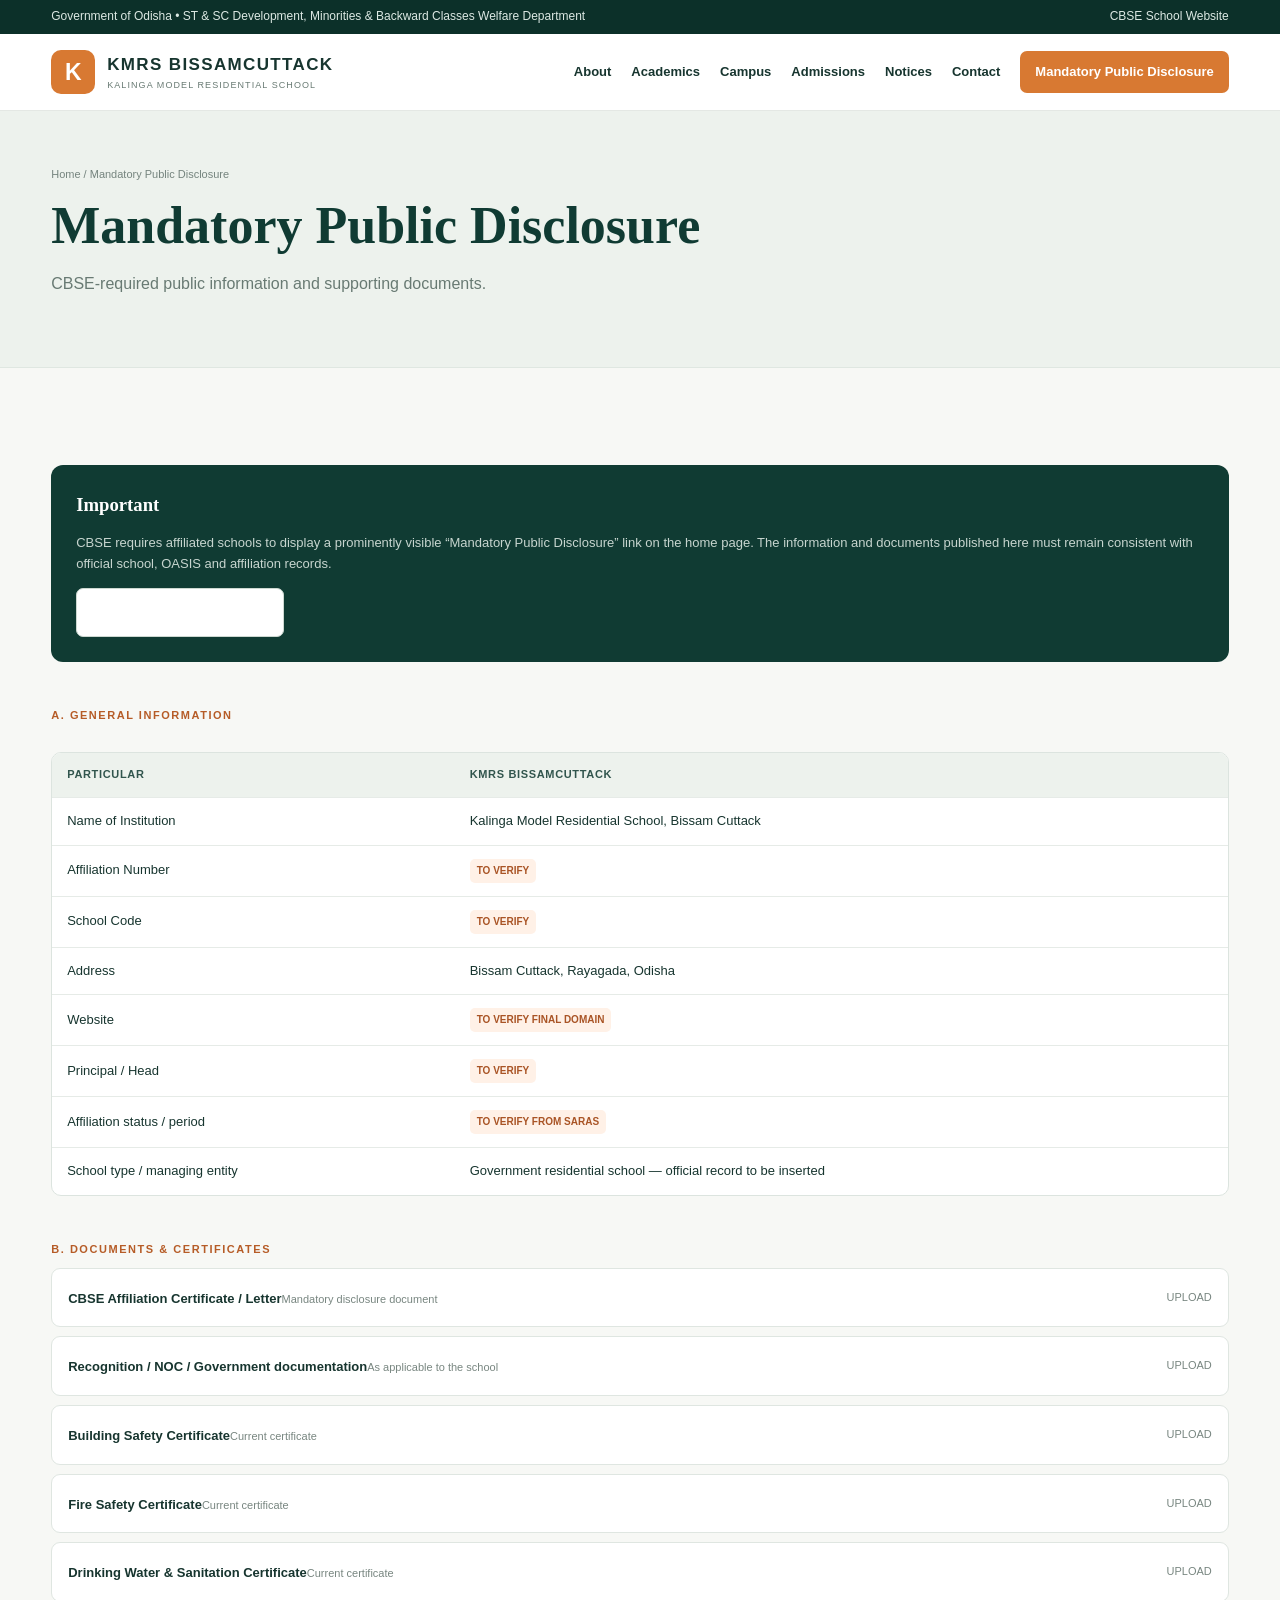
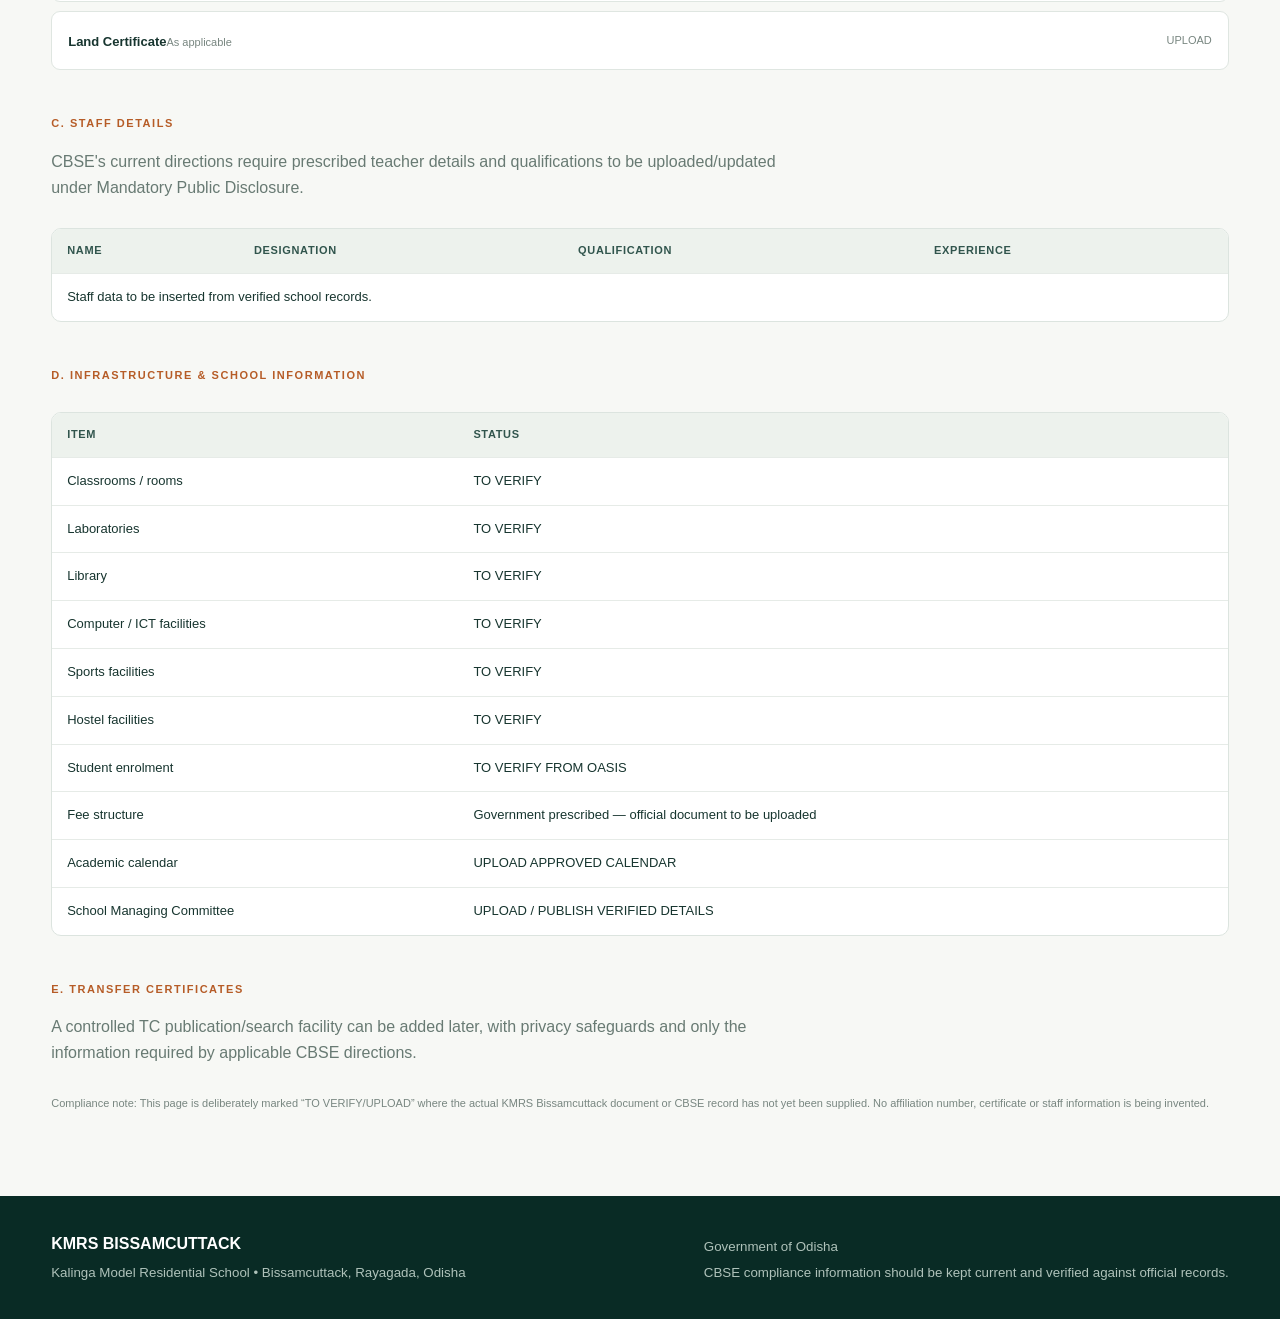
==== disclosure.html @ 96d1fe53 "Add files via upload" ====
<!doctype html><html lang="en"><head><meta charset="utf-8"><meta name="viewport" content="width=device-width,initial-scale=1"><meta name="description" content="Kalinga Model Residential School, Bissamcuttack, Rayagada, Odisha."><title>Disclosure | KMRS Bissamcuttack</title><link rel="stylesheet" href="assets/site.css"></head><body><div class="top"><div class="container"><span>Government of Odisha • ST & SC Development, Minorities & Backward Classes Welfare Department</span><span>CBSE School Website</span></div></div>
<header class="site"><div class="container nav">
<a class="brand" href="index.html"><div class="logo">K</div><div><b>KMRS BISSAMCUTTACK</b><small>KALINGA MODEL RESIDENTIAL SCHOOL</small></div></a>
<button class="menu" aria-label="Menu">☰</button>
<nav class="links">
<a href="about.html">About</a><a href="academics.html">Academics</a><a href="campus.html">Campus</a><a href="admissions.html">Admissions</a><a href="notices.html">Notices</a><a href="contact.html">Contact</a><a class="disclosure-btn" href="disclosure.html">Mandatory Public Disclosure</a>
</nav></div></header><section class="page-hero"><div class="container"><div class="breadcrumbs">Home / Mandatory Public Disclosure</div><h1 class="page-title">Mandatory Public Disclosure</h1><p class="section-intro">CBSE-required public information and supporting documents.</p></div></section>
<section class="section"><div class="container"><div class="callout"><h3>Important</h3><p>CBSE requires affiliated schools to display a prominently visible “Mandatory Public Disclosure” link on the home page. The information and documents published here must remain consistent with official school, OASIS and affiliation records.</p><a class="btn secondary" href="https://www.cbse.gov.in/cbsenew/documents/Circular_Merged_01_08012025.pdf" target="_blank" rel="noopener">CBSE disclosure circular ↗</a></div>
<div class="kicker" style="margin-top:45px">A. General Information</div><div class="table-wrap"><table class="table"><tr><th>Particular</th><th>KMRS Bissamcuttack</th></tr><tr><td>Name of Institution</td><td>Kalinga Model Residential School, Bissam Cuttack</td></tr><tr><td>Affiliation Number</td><td><span class="status">TO VERIFY</span></td></tr><tr><td>School Code</td><td><span class="status">TO VERIFY</span></td></tr><tr><td>Address</td><td>Bissam Cuttack, Rayagada, Odisha</td></tr><tr><td>Website</td><td><span class="status">TO VERIFY FINAL DOMAIN</span></td></tr><tr><td>Principal / Head</td><td><span class="status">TO VERIFY</span></td></tr><tr><td>Affiliation status / period</td><td><span class="status">TO VERIFY FROM SARAS</span></td></tr><tr><td>School type / managing entity</td><td>Government residential school — official record to be inserted</td></tr></table></div>
<div class="kicker" style="margin-top:45px">B. Documents & Certificates</div>
<div class="doc"><div><b>CBSE Affiliation Certificate / Letter</b><span>Mandatory disclosure document</span></div><span>UPLOAD</span></div>
<div class="doc"><div><b>Recognition / NOC / Government documentation</b><span>As applicable to the school</span></div><span>UPLOAD</span></div>
<div class="doc"><div><b>Building Safety Certificate</b><span>Current certificate</span></div><span>UPLOAD</span></div>
<div class="doc"><div><b>Fire Safety Certificate</b><span>Current certificate</span></div><span>UPLOAD</span></div>
<div class="doc"><div><b>Drinking Water & Sanitation Certificate</b><span>Current certificate</span></div><span>UPLOAD</span></div>
<div class="doc"><div><b>Land Certificate</b><span>As applicable</span></div><span>UPLOAD</span></div>
<div class="kicker" style="margin-top:45px">C. Staff Details</div><p class="section-intro">CBSE's current directions require prescribed teacher details and qualifications to be uploaded/updated under Mandatory Public Disclosure.</p><div class="table-wrap"><table class="table"><tr><th>Name</th><th>Designation</th><th>Qualification</th><th>Experience</th></tr><tr><td colspan="4">Staff data to be inserted from verified school records.</td></tr></table></div>
<div class="kicker" style="margin-top:45px">D. Infrastructure & School Information</div><div class="table-wrap"><table class="table"><tr><th>Item</th><th>Status</th></tr><tr><td>Classrooms / rooms</td><td>TO VERIFY</td></tr><tr><td>Laboratories</td><td>TO VERIFY</td></tr><tr><td>Library</td><td>TO VERIFY</td></tr><tr><td>Computer / ICT facilities</td><td>TO VERIFY</td></tr><tr><td>Sports facilities</td><td>TO VERIFY</td></tr><tr><td>Hostel facilities</td><td>TO VERIFY</td></tr><tr><td>Student enrolment</td><td>TO VERIFY FROM OASIS</td></tr><tr><td>Fee structure</td><td>Government prescribed — official document to be uploaded</td></tr><tr><td>Academic calendar</td><td>UPLOAD APPROVED CALENDAR</td></tr><tr><td>School Managing Committee</td><td>UPLOAD / PUBLISH VERIFIED DETAILS</td></tr></table></div>
<div class="kicker" style="margin-top:45px">E. Transfer Certificates</div><p class="section-intro">A controlled TC publication/search facility can be added later, with privacy safeguards and only the information required by applicable CBSE directions.</p>
<p class="source-note">Compliance note: This page is deliberately marked “TO VERIFY/UPLOAD” where the actual KMRS Bissamcuttack document or CBSE record has not yet been supplied. No affiliation number, certificate or staff information is being invented.</p></div></section>
<footer class="footer"><div class="container footer-grid"><div><b>KMRS BISSAMCUTTACK</b><small>Kalinga Model Residential School • Bissamcuttack, Rayagada, Odisha</small></div><div><small>Government of Odisha</small><small>CBSE compliance information should be kept current and verified against official records.</small></div></div></footer><script src="assets/site.js"></script></body></html>
---- assets/site.css ----
*{box-sizing:border-box}html{scroll-behavior:smooth}body{margin:0;font-family:Arial,Helvetica,sans-serif;color:#17352f;background:#f7f8f5;line-height:1.6}a{text-decoration:none;color:inherit}.container{width:min(1180px,92%);margin:auto}.top{background:#0c3029;color:#dce8e3;font-size:12px}.top .container{min-height:34px;display:flex;align-items:center;justify-content:space-between}.site{background:#fff;border-bottom:1px solid #e4e8e4;position:sticky;top:0;z-index:20}.nav{min-height:76px;display:flex;align-items:center;justify-content:space-between}.brand{display:flex;align-items:center;gap:12px}.logo{width:44px;height:44px;border-radius:10px;background:#d87932;color:white;display:grid;place-items:center;font-weight:800;font-size:23px}.brand b{display:block;font-size:17px;letter-spacing:.08em}.brand small{display:block;color:#687a73;font-size:9px;letter-spacing:.12em}.links{display:flex;gap:20px;align-items:center;font-size:13px;font-weight:600}.links a:hover{color:#c56629}.disclosure-btn{background:#d87932;color:#fff;padding:11px 15px;border-radius:7px}.menu{display:none;border:0;background:none;font-size:25px}.hero{background:#edf2ed;border-bottom:1px solid #dfe7e1;padding:70px 0}.hero-grid{display:grid;grid-template-columns:1.15fr .85fr;gap:60px;align-items:center}.eyebrow,.kicker{font-size:11px;font-weight:800;letter-spacing:.14em;color:#b65c27;text-transform:uppercase}.hero h1,.page-title{font-family:Georgia,serif;font-weight:700;color:#103b33;line-height:1.06;margin:14px 0 18px}.hero h1{font-size:clamp(44px,6vw,70px)}.hero p{font-size:18px;color:#5d716a;max-width:700px}.actions{display:flex;gap:10px;flex-wrap:wrap;margin-top:25px}.btn{display:inline-block;padding:13px 18px;border-radius:7px;font-weight:700;font-size:13px}.primary{background:#103b33;color:#fff}.secondary{background:#fff;border:1px solid #cdd8d1}.hero-panel{background:#fff;border:1px solid #dce5df;border-radius:16px;padding:28px;box-shadow:0 15px 45px rgba(16,59,51,.08)}.hero-panel h3{margin:0 0 12px;font-family:Georgia,serif;font-size:25px}.hero-panel p{font-size:13px;margin:0 0 15px}.mini-grid{display:grid;grid-template-columns:1fr 1fr;gap:10px}.mini{background:#f1f5f1;border-radius:9px;padding:14px}.mini b{display:block;font-size:22px;color:#103b33}.mini span{font-size:10px;color:#71817b}.notice-strip{background:#fff;border-bottom:1px solid #e5e9e6}.notice-strip .container{display:flex;gap:18px;align-items:center;padding:13px 0;font-size:12px}.tag{background:#f7e5d7;color:#a95122;padding:5px 8px;border-radius:5px;font-size:10px;font-weight:800}.section{padding:72px 0}.section.alt{background:#eef2ed}.section h2{font-family:Georgia,serif;font-size:42px;line-height:1.1;color:#103b33;margin:10px 0 16px}.section-intro{color:#687a73;max-width:760px}.cards{display:grid;grid-template-columns:repeat(3,1fr);gap:18px;margin-top:35px}.card{background:#fff;border:1px solid #dfe6e1;border-radius:12px;padding:25px}.card h3{font-family:Georgia,serif;font-size:24px;margin:0 0 9px;color:#17463d}.card p{font-size:13px;color:#697a74}.icon{font-size:25px;color:#c86629}.stats{background:#103b33;color:#fff}.stats-grid{display:grid;grid-template-columns:repeat(4,1fr)}.stat{padding:28px 18px;border-right:1px solid rgba(255,255,255,.15)}.stat:last-child{border:0}.stat b{font-family:Georgia,serif;font-size:30px;display:block}.stat span{font-size:11px;color:#bfd0c9}.two{display:grid;grid-template-columns:1fr 1fr;gap:25px}.list{list-style:none;padding:0;margin:20px 0}.list li{padding:10px 0 10px 25px;border-bottom:1px solid #e2e7e3;position:relative;font-size:14px}.list li:before{content:"✓";position:absolute;left:0;color:#c86629;font-weight:800}.table-wrap{overflow:auto;background:#fff;border:1px solid #dce4df;border-radius:10px;margin-top:28px}.table{width:100%;border-collapse:collapse;min-width:700px}.table th,.table td{text-align:left;padding:13px 15px;border-bottom:1px solid #e6ebe7;font-size:13px}.table th{background:#edf2ed;color:#31554d;font-size:11px;text-transform:uppercase;letter-spacing:.06em}.table tr:last-child td{border-bottom:0}.status{display:inline-block;padding:4px 7px;border-radius:5px;background:#fff1e7;color:#a95425;font-size:10px;font-weight:800}.page-hero{background:#edf2ed;padding:55px 0;border-bottom:1px solid #dfe7e1}.page-title{font-size:52px}.breadcrumbs{font-size:11px;color:#75847e}.notice-list{display:grid;gap:12px;margin-top:28px}.notice{background:#fff;border:1px solid #dfe6e1;border-radius:10px;padding:18px;display:grid;grid-template-columns:100px 1fr auto;gap:18px;align-items:center}.notice-date{font-weight:800;color:#b65c27;font-size:12px}.notice h3{font-size:16px;margin:0 0 4px}.notice p{font-size:12px;color:#718079;margin:0}.doc{display:flex;justify-content:space-between;gap:20px;align-items:center;padding:16px;background:#fff;border:1px solid #dfe6e1;border-radius:9px;margin:9px 0}.doc b{font-size:13px}.doc span{font-size:11px;color:#788680}.doc a{color:#b65c27;font-weight:800;font-size:12px}.callout{background:#103b33;color:#fff;border-radius:12px;padding:25px;margin-top:25px}.callout h3{margin:0 0 8px;font-family:Georgia,serif}.callout p{color:#c7d5cf;font-size:13px}.footer{background:#092b25;color:#afc2ba;padding:35px 0}.footer-grid{display:flex;justify-content:space-between;gap:30px}.footer b{color:#fff}.footer small{display:block;margin-top:5px}.source-note{font-size:11px;color:#788680;margin-top:30px}.photo-placeholder{min-height:240px;border-radius:12px;background:linear-gradient(135deg,#d9e5da,#b9cbbb);display:grid;place-items:center;color:#48645b;font-weight:700}.gallery{display:grid;grid-template-columns:repeat(3,1fr);gap:15px}.gallery .photo-placeholder{min-height:190px}.contact-card{background:#fff;border:1px solid #dfe6e1;border-radius:12px;padding:25px}.small{font-size:12px;color:#74827d}.admin-note{border-left:4px solid #d87932;background:#fff8f2;padding:16px 18px;font-size:13px;margin:20px 0}.center{text-align:center}@media(max-width:900px){.links{display:none;position:absolute;left:4%;right:4%;top:70px;background:#fff;padding:18px;flex-direction:column;align-items:stretch;border:1px solid #dfe6e1;border-radius:10px;box-shadow:0 15px 35px rgba(0,0,0,.1)}.links.open{display:flex}.menu{display:block}.hero-grid,.two{grid-template-columns:1fr}.cards{grid-template-columns:1fr 1fr}.stats-grid{grid-template-columns:1fr 1fr}.page-title{font-size:42px}}@media(max-width:600px){.top .container{justify-content:center}.hero{padding:48px 0}.cards,.gallery{grid-template-columns:1fr}.stats-grid{grid-template-columns:1fr 1fr}.stat{border-bottom:1px solid rgba(255,255,255,.15)}.section{padding:55px 0}.section h2{font-size:35px}.notice{grid-template-columns:1fr}.footer-grid{flex-direction:column}}
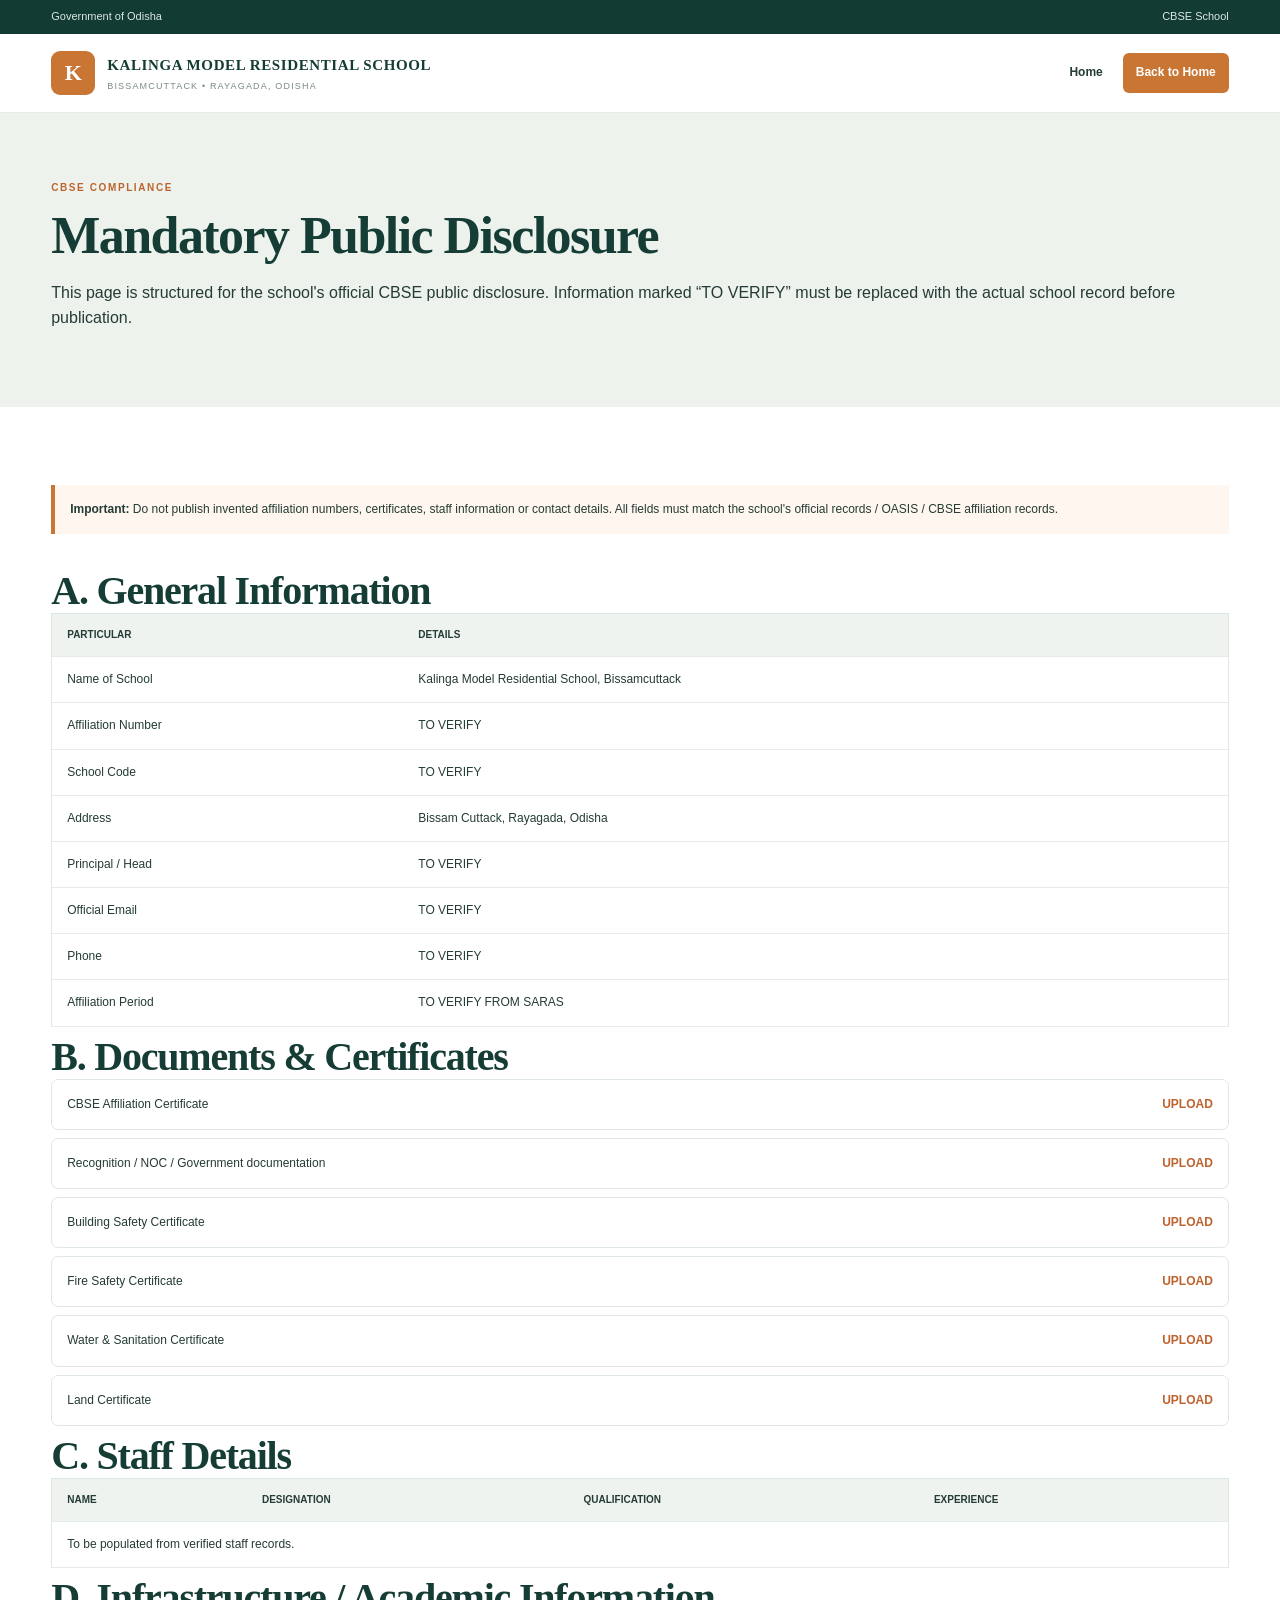
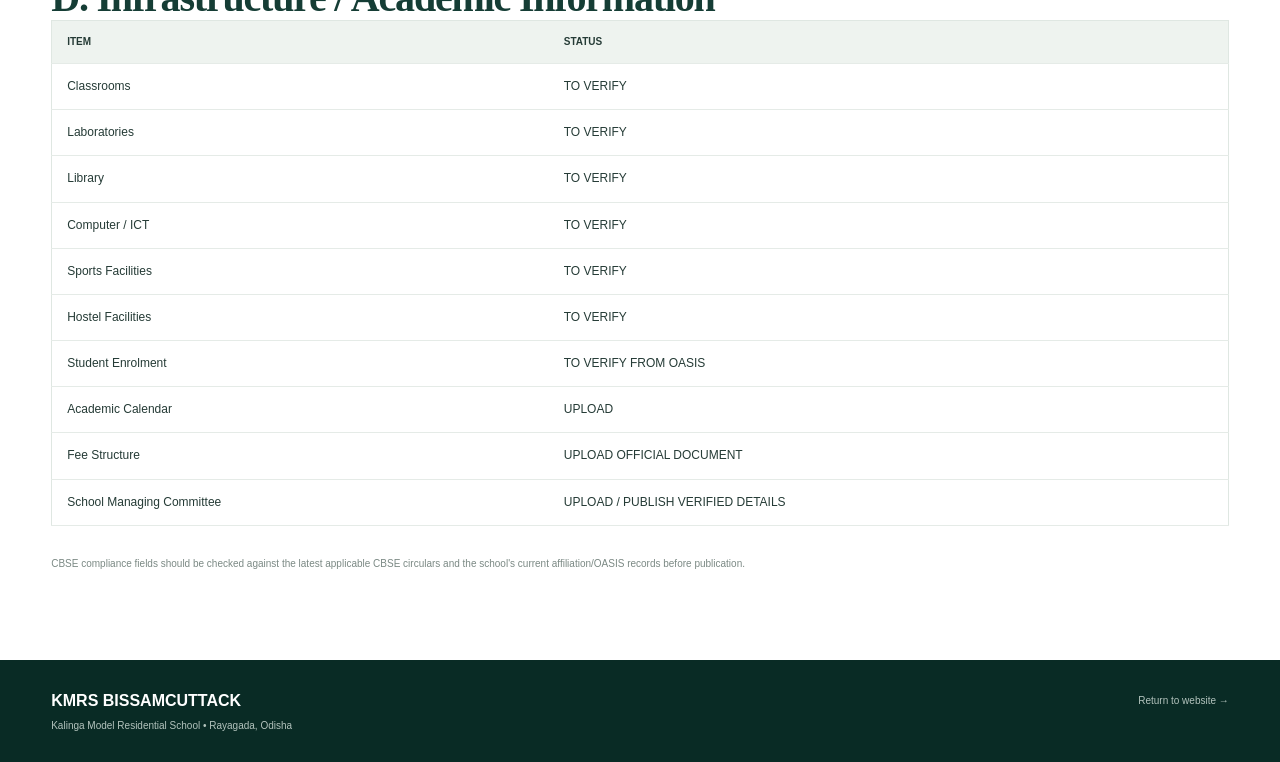
==== commit 4014af46: "Add files via upload" ====
--- a/disclosure.html
+++ b/disclosure.html
@@ -1,21 +1,18 @@
-<!doctype html><html lang="en"><head><meta charset="utf-8"><meta name="viewport" content="width=device-width,initial-scale=1"><meta name="description" content="Kalinga Model Residential School, Bissamcuttack, Rayagada, Odisha."><title>Disclosure | KMRS Bissamcuttack</title><link rel="stylesheet" href="assets/site.css"></head><body><div class="top"><div class="container"><span>Government of Odisha • ST & SC Development, Minorities & Backward Classes Welfare Department</span><span>CBSE School Website</span></div></div>
-<header class="site"><div class="container nav">
-<a class="brand" href="index.html"><div class="logo">K</div><div><b>KMRS BISSAMCUTTACK</b><small>KALINGA MODEL RESIDENTIAL SCHOOL</small></div></a>
-<button class="menu" aria-label="Menu">☰</button>
-<nav class="links">
-<a href="about.html">About</a><a href="academics.html">Academics</a><a href="campus.html">Campus</a><a href="admissions.html">Admissions</a><a href="notices.html">Notices</a><a href="contact.html">Contact</a><a class="disclosure-btn" href="disclosure.html">Mandatory Public Disclosure</a>
-</nav></div></header><section class="page-hero"><div class="container"><div class="breadcrumbs">Home / Mandatory Public Disclosure</div><h1 class="page-title">Mandatory Public Disclosure</h1><p class="section-intro">CBSE-required public information and supporting documents.</p></div></section>
-<section class="section"><div class="container"><div class="callout"><h3>Important</h3><p>CBSE requires affiliated schools to display a prominently visible “Mandatory Public Disclosure” link on the home page. The information and documents published here must remain consistent with official school, OASIS and affiliation records.</p><a class="btn secondary" href="https://www.cbse.gov.in/cbsenew/documents/Circular_Merged_01_08012025.pdf" target="_blank" rel="noopener">CBSE disclosure circular ↗</a></div>
-<div class="kicker" style="margin-top:45px">A. General Information</div><div class="table-wrap"><table class="table"><tr><th>Particular</th><th>KMRS Bissamcuttack</th></tr><tr><td>Name of Institution</td><td>Kalinga Model Residential School, Bissam Cuttack</td></tr><tr><td>Affiliation Number</td><td><span class="status">TO VERIFY</span></td></tr><tr><td>School Code</td><td><span class="status">TO VERIFY</span></td></tr><tr><td>Address</td><td>Bissam Cuttack, Rayagada, Odisha</td></tr><tr><td>Website</td><td><span class="status">TO VERIFY FINAL DOMAIN</span></td></tr><tr><td>Principal / Head</td><td><span class="status">TO VERIFY</span></td></tr><tr><td>Affiliation status / period</td><td><span class="status">TO VERIFY FROM SARAS</span></td></tr><tr><td>School type / managing entity</td><td>Government residential school — official record to be inserted</td></tr></table></div>
-<div class="kicker" style="margin-top:45px">B. Documents & Certificates</div>
-<div class="doc"><div><b>CBSE Affiliation Certificate / Letter</b><span>Mandatory disclosure document</span></div><span>UPLOAD</span></div>
-<div class="doc"><div><b>Recognition / NOC / Government documentation</b><span>As applicable to the school</span></div><span>UPLOAD</span></div>
-<div class="doc"><div><b>Building Safety Certificate</b><span>Current certificate</span></div><span>UPLOAD</span></div>
-<div class="doc"><div><b>Fire Safety Certificate</b><span>Current certificate</span></div><span>UPLOAD</span></div>
-<div class="doc"><div><b>Drinking Water & Sanitation Certificate</b><span>Current certificate</span></div><span>UPLOAD</span></div>
-<div class="doc"><div><b>Land Certificate</b><span>As applicable</span></div><span>UPLOAD</span></div>
-<div class="kicker" style="margin-top:45px">C. Staff Details</div><p class="section-intro">CBSE's current directions require prescribed teacher details and qualifications to be uploaded/updated under Mandatory Public Disclosure.</p><div class="table-wrap"><table class="table"><tr><th>Name</th><th>Designation</th><th>Qualification</th><th>Experience</th></tr><tr><td colspan="4">Staff data to be inserted from verified school records.</td></tr></table></div>
-<div class="kicker" style="margin-top:45px">D. Infrastructure & School Information</div><div class="table-wrap"><table class="table"><tr><th>Item</th><th>Status</th></tr><tr><td>Classrooms / rooms</td><td>TO VERIFY</td></tr><tr><td>Laboratories</td><td>TO VERIFY</td></tr><tr><td>Library</td><td>TO VERIFY</td></tr><tr><td>Computer / ICT facilities</td><td>TO VERIFY</td></tr><tr><td>Sports facilities</td><td>TO VERIFY</td></tr><tr><td>Hostel facilities</td><td>TO VERIFY</td></tr><tr><td>Student enrolment</td><td>TO VERIFY FROM OASIS</td></tr><tr><td>Fee structure</td><td>Government prescribed — official document to be uploaded</td></tr><tr><td>Academic calendar</td><td>UPLOAD APPROVED CALENDAR</td></tr><tr><td>School Managing Committee</td><td>UPLOAD / PUBLISH VERIFIED DETAILS</td></tr></table></div>
-<div class="kicker" style="margin-top:45px">E. Transfer Certificates</div><p class="section-intro">A controlled TC publication/search facility can be added later, with privacy safeguards and only the information required by applicable CBSE directions.</p>
-<p class="source-note">Compliance note: This page is deliberately marked “TO VERIFY/UPLOAD” where the actual KMRS Bissamcuttack document or CBSE record has not yet been supplied. No affiliation number, certificate or staff information is being invented.</p></div></section>
-<footer class="footer"><div class="container footer-grid"><div><b>KMRS BISSAMCUTTACK</b><small>Kalinga Model Residential School • Bissamcuttack, Rayagada, Odisha</small></div><div><small>Government of Odisha</small><small>CBSE compliance information should be kept current and verified against official records.</small></div></div></footer><script src="assets/site.js"></script></body></html>+<!doctype html><html lang="en"><head><meta charset="utf-8"><meta name="viewport" content="width=device-width,initial-scale=1"><title>Mandatory Public Disclosure | KMRS Bissamcuttack</title><link rel="stylesheet" href="assets/style.css"></head><body>
+<div class="govbar"><div class="wrap govinner"><span>Government of Odisha</span><span>CBSE School</span></div></div>
+<header class="header"><div class="wrap navrow"><a class="identity" href="index.html"><div class="crest">K</div><div><div class="school-name">KALINGA MODEL RESIDENTIAL SCHOOL</div><div class="place">BISSAMCUTTACK • RAYAGADA, ODISHA</div></div></a><nav class="nav"><a href="index.html">Home</a><a class="disclosure" href="index.html#disclosure">Back to Home</a></nav></div></header>
+<section class="innerhero"><div class="wrap"><span class="eyebrow">CBSE COMPLIANCE</span><h1>Mandatory Public Disclosure</h1><p>This page is structured for the school's official CBSE public disclosure. Information marked “TO VERIFY” must be replaced with the actual school record before publication.</p></div></section>
+<section class="section"><div class="wrap">
+<div class="warning"><b>Important:</b> Do not publish invented affiliation numbers, certificates, staff information or contact details. All fields must match the school's official records / OASIS / CBSE affiliation records.</div>
+<h2 class="subhead">A. General Information</h2>
+<table class="data"><tr><th>Particular</th><th>Details</th></tr><tr><td>Name of School</td><td>Kalinga Model Residential School, Bissamcuttack</td></tr><tr><td>Affiliation Number</td><td>TO VERIFY</td></tr><tr><td>School Code</td><td>TO VERIFY</td></tr><tr><td>Address</td><td>Bissam Cuttack, Rayagada, Odisha</td></tr><tr><td>Principal / Head</td><td>TO VERIFY</td></tr><tr><td>Official Email</td><td>TO VERIFY</td></tr><tr><td>Phone</td><td>TO VERIFY</td></tr><tr><td>Affiliation Period</td><td>TO VERIFY FROM SARAS</td></tr></table>
+<h2 class="subhead">B. Documents & Certificates</h2>
+<div class="documents"><div>CBSE Affiliation Certificate <b>UPLOAD</b></div><div>Recognition / NOC / Government documentation <b>UPLOAD</b></div><div>Building Safety Certificate <b>UPLOAD</b></div><div>Fire Safety Certificate <b>UPLOAD</b></div><div>Water & Sanitation Certificate <b>UPLOAD</b></div><div>Land Certificate <b>UPLOAD</b></div></div>
+<h2 class="subhead">C. Staff Details</h2>
+<table class="data"><tr><th>Name</th><th>Designation</th><th>Qualification</th><th>Experience</th></tr><tr><td colspan="4">To be populated from verified staff records.</td></tr></table>
+<h2 class="subhead">D. Infrastructure / Academic Information</h2>
+<table class="data"><tr><th>Item</th><th>Status</th></tr><tr><td>Classrooms</td><td>TO VERIFY</td></tr><tr><td>Laboratories</td><td>TO VERIFY</td></tr><tr><td>Library</td><td>TO VERIFY</td></tr><tr><td>Computer / ICT</td><td>TO VERIFY</td></tr><tr><td>Sports Facilities</td><td>TO VERIFY</td></tr><tr><td>Hostel Facilities</td><td>TO VERIFY</td></tr><tr><td>Student Enrolment</td><td>TO VERIFY FROM OASIS</td></tr><tr><td>Academic Calendar</td><td>UPLOAD</td></tr><tr><td>Fee Structure</td><td>UPLOAD OFFICIAL DOCUMENT</td></tr><tr><td>School Managing Committee</td><td>UPLOAD / PUBLISH VERIFIED DETAILS</td></tr></table>
+<p class="source">CBSE compliance fields should be checked against the latest applicable CBSE circulars and the school's current affiliation/OASIS records before publication.</p>
+</div></section>
+<footer class="footer"><div class="wrap footergrid"><div><b>KMRS BISSAMCUTTACK</b><small>Kalinga Model Residential School • Rayagada, Odisha</small></div><a href="index.html">Return to website →</a></div></footer>
+</body></html>
--- a/assets/style.css
+++ b/assets/style.css
@@ -0,0 +1 @@
+*{box-sizing:border-box}html{scroll-behavior:smooth}body{margin:0;font-family:Inter,Arial,sans-serif;color:#253b36;background:#fff;line-height:1.6}a{color:inherit;text-decoration:none}.wrap{width:min(1180px,92%);margin:auto}.govbar{background:#123b33;color:#dce8e3;font-size:11px}.govinner{min-height:34px;display:flex;justify-content:space-between;align-items:center}.header{background:#fff;border-bottom:1px solid #e7ece9;position:sticky;top:0;z-index:30}.navrow{height:78px;display:flex;align-items:center;justify-content:space-between}.identity{display:flex;align-items:center;gap:12px}.crest{width:44px;height:44px;background:#c97635;color:#fff;border-radius:9px;display:grid;place-items:center;font-family:Manrope;font-size:22px;font-weight:800}.school-name{font-family:Manrope;font-size:15px;font-weight:800;letter-spacing:.04em;color:#153c34}.place{font-size:9px;color:#7a8984;letter-spacing:.13em;margin-top:2px}.nav{display:flex;gap:20px;align-items:center;font-size:12px;font-weight:700}.nav a:hover{color:#bd632d}.disclosure{background:#c97635;color:#fff!important;padding:10px 13px;border-radius:6px}.menu{display:none;border:0;background:none;font-size:25px}.hero{min-height:610px;background:linear-gradient(115deg,#153f36,#285b4e 60%,#4d735f);position:relative;overflow:hidden;color:#fff;display:flex;align-items:center}.hero:after{content:"";position:absolute;inset:0;background:radial-gradient(circle at 80% 25%,rgba(225,191,133,.28),transparent 25%),linear-gradient(90deg,rgba(8,31,27,.25),transparent 65%)}.hero-content{position:relative;z-index:2;padding:90px 0;max-width:760px}.hero-label,.eyebrow{font-size:10px;font-weight:800;letter-spacing:.16em}.hero-label{color:#f0bb89}.hero h1{font-family:Manrope;font-size:clamp(45px,6.5vw,76px);line-height:1.02;letter-spacing:-.04em;margin:15px 0}.hero h1 span{color:#f0bb89}.hero p{font-size:17px;color:#d5e2dd;max-width:660px}.hero-buttons{display:flex;gap:10px;margin-top:27px}.btn{display:inline-block;padding:12px 18px;border-radius:6px;font-size:12px;font-weight:800}.btn.primary{background:#c97635;color:#fff}.btn.light{background:#fff;color:#173e35}.hero-control{position:absolute;z-index:4;top:50%;transform:translateY(-50%);width:43px;height:43px;border:1px solid rgba(255,255,255,.35);border-radius:50%;display:grid;place-items:center;font-size:27px;cursor:pointer}.hero-control.left{left:3%}.hero-control.right{right:3%}.dots{position:absolute;z-index:5;bottom:28px;left:50%;transform:translateX(-50%);display:flex;gap:7px}.dot{width:8px;height:8px;border:0;border-radius:50%;background:rgba(255,255,255,.45);padding:0}.dot.active{width:24px;border-radius:5px;background:#fff}.quicklinks{background:#fff;border-bottom:1px solid #e6ebe8}.quickgrid{display:grid;grid-template-columns:repeat(4,1fr)}.quickgrid a{display:flex;align-items:center;gap:12px;padding:18px;border-right:1px solid #e7ebe8}.quickgrid a:last-child{border:0}.qicon{width:34px;height:34px;border-radius:8px;background:#edf3ee;color:#b9622d;display:grid;place-items:center;font-weight:800}.quickgrid b,.quickgrid small{display:block}.quickgrid b{font-size:12px}.quickgrid small{font-size:10px;color:#7b8984}.quickgrid strong{margin-left:auto;color:#c97635}.section{padding:78px 0}.news-section{background:#f6f7f4}.section-head{display:flex;justify-content:space-between;align-items:end;margin-bottom:30px}.eyebrow{color:#bd632d}.section h2,.innerhero h1{font-family:Manrope;color:#153d35;font-size:40px;line-height:1.1;margin:8px 0 0;letter-spacing:-.03em}.viewall,.textlink{font-size:12px;font-weight:800;color:#b85f2b}.news-grid{display:grid;grid-template-columns:1.05fr .95fr;gap:18px}.notice-feature{background:#fff;border:1px solid #e3e9e5;border-radius:10px;overflow:hidden}.notice-photo{height:230px;background:linear-gradient(135deg,#285b4e,#91a989);display:flex;align-items:end;padding:20px;color:#fff}.notice-photo span{font-size:10px;letter-spacing:.15em;font-weight:800}.notice-body{padding:24px}.meta{font-size:9px;color:#bd632d;font-weight:800;letter-spacing:.12em}.notice-body h3{font-family:Manrope;font-size:25px;margin:8px 0}.notice-body p{font-size:13px;color:#6f7d78}.notice-body a{font-size:12px;font-weight:800;color:#b85f2b}.news-list{display:grid;gap:9px}.news-list article{display:grid;grid-template-columns:65px 1fr 20px;gap:13px;align-items:center;background:#fff;border:1px solid #e3e9e5;border-radius:8px;padding:15px}.news-date{border-right:1px solid #e5eae7}.news-date b{display:block;font-family:Manrope;font-size:18px;color:#183e36}.news-date small{font-size:8px;color:#b85f2b;font-weight:800}.news-list h3{font-size:13px;margin:0}.news-list p{font-size:10px;color:#7a8782;margin:3px 0 0}.news-list span{color:#c97635}.about-grid{display:grid;grid-template-columns:1.05fr .95fr;gap:70px;align-items:center}.about h2 span{color:#c97635}.about p{color:#6d7c76;font-size:14px}.lead{font-size:18px!important;color:#425a53!important}.about-panel{border:1px solid #dfe7e2;border-radius:12px;padding:30px;background:#f2f5f1}.panel-title{font-size:10px;font-weight:800;letter-spacing:.14em;color:#b85f2b}.facts{display:grid;grid-template-columns:1fr 1fr;margin-top:20px}.facts div{padding:14px 0;border-top:1px solid #dce5df}.facts b,.facts span{display:block}.facts b{font-size:10px;text-transform:uppercase;letter-spacing:.08em}.facts span{font-size:13px;color:#6d7c76}.stats{background:#153e36;color:#fff}.statgrid{display:grid;grid-template-columns:repeat(4,1fr)}.statgrid div{padding:25px 18px;border-right:1px solid rgba(255,255,255,.14)}.statgrid div:last-child{border:0}.statgrid b{font-family:Manrope;font-size:27px;display:block}.statgrid span{font-size:10px;color:#bdcec7}.cards-section{background:#fff}.cards{display:grid;grid-template-columns:repeat(4,1fr);gap:15px}.info-card{border:1px solid #dfe7e2;border-radius:9px;padding:24px;background:#fff;transition:.2s}.info-card:hover{transform:translateY(-3px);box-shadow:0 10px 28px rgba(21,61,53,.08)}.number{color:#bd632d;font-size:10px;font-weight:800}.info-card h3{font-family:Manrope;font-size:21px;margin:22px 0 8px}.info-card p{font-size:12px;color:#71807a;min-height:58px}.info-card span{font-size:11px;font-weight:800;color:#b85f2b}.campus{background:#f3f5f1}.campus-grid{display:grid;grid-template-columns:1.15fr .85fr;gap:18px}.placeholder{height:420px;border-radius:10px;background:linear-gradient(135deg,#c9d9ca,#8ca68e);display:flex;flex-direction:column;align-items:center;justify-content:center;color:#36574d}.placeholder span{font-size:11px;font-weight:800;letter-spacing:.12em}.placeholder small{font-size:10px;margin-top:5px}.campus-side{display:grid;gap:9px}.campus-side div{background:#fff;border:1px solid #dfe7e2;border-radius:9px;padding:22px}.campus-side b{font-family:Manrope}.campus-side p{font-size:12px;color:#71807a;margin:5px 0 0}.admission{background:#e9f0e9}.admission-head{max-width:720px}.admission-head p{color:#687a73;font-size:14px}.exam-grid{display:grid;grid-template-columns:repeat(4,1fr);gap:10px;margin-top:28px}.exam-card{background:#fff;border:1px solid #dce6df;border-radius:9px;padding:22px}.exam-card span,.exam-card small{display:block;font-size:10px;color:#70817a}.exam-card b{font-family:Manrope;font-size:38px;color:#173e35;display:block}.exam-card.total{background:#153e36}.exam-card.total b,.exam-card.total span,.exam-card.total small{color:#fff}.admission-foot{margin-top:15px;background:#fff;padding:18px;border-radius:9px;display:flex;justify-content:space-between;align-items:center}.admission-foot b,.admission-foot span{display:block}.admission-foot b{font-size:11px}.admission-foot span{font-size:13px;color:#687a73}.disclosure-section{background:#fff}.disclosure-box{background:#153e36;color:#fff;border-radius:12px;padding:38px 42px;display:flex;justify-content:space-between;align-items:center;gap:30px}.disclosure-box h2{color:#fff;margin:8px 0}.disclosure-box p{color:#c4d2cc;font-size:13px;max-width:680px}.studentlife{background:#f6f7f4}.lifegrid{display:grid;grid-template-columns:repeat(4,1fr);gap:10px}.lifegrid div{background:#fff;border:1px solid #e1e7e3;padding:25px;border-radius:9px}.lifegrid span{color:#bd632d;font-size:10px;font-weight:800}.lifegrid b{display:block;font-family:Manrope;font-size:20px;margin-top:17px}.lifegrid p{font-size:11px;color:#71807a}.contact{background:#153e36;color:#fff}.contact-grid{display:grid;grid-template-columns:1fr 1fr;gap:60px}.contact h2{color:#fff}.contact p{color:#c5d4ce}.contact-note{border-left:2px solid #c97635;padding-left:22px}.footer{background:#092b25;color:#b3c3bd;padding:28px 0}.footergrid{display:flex;justify-content:space-between;gap:30px}.footergrid b{color:#fff}.footergrid small,.footergrid a{display:block;font-size:10px;margin-top:5px}.innerhero{background:#edf2ed;padding:60px 0}.innerhero h1{font-size:52px}.warning{background:#fff7ef;border-left:4px solid #c97635;padding:15px;margin-bottom:35px;font-size:12px}.subhead{font-family:Manrope;color:#173e36;font-size:26px;margin:42px 0 15px}.data{width:100%;border-collapse:collapse;background:#fff;border:1px solid #dfe7e2}.data th,.data td{text-align:left;padding:13px 15px;border-bottom:1px solid #e5ebe7;font-size:12px}.data th{background:#eef3ef;font-size:10px;text-transform:uppercase}.documents{display:grid;gap:8px}.documents div{background:#fff;border:1px solid #dfe7e2;padding:15px;border-radius:7px;font-size:12px}.documents b{float:right;color:#bd632d}.source{font-size:10px;color:#7b8984;margin-top:30px}@media(max-width:900px){.nav{display:none;position:absolute;left:4%;right:4%;top:75px;background:#fff;padding:15px;flex-direction:column;align-items:stretch;border:1px solid #e0e6e2}.nav.open{display:flex}.menu{display:block}.quickgrid,.cards,.lifegrid,.statgrid{grid-template-columns:1fr 1fr}.news-grid,.about-grid,.campus-grid,.contact-grid{grid-template-columns:1fr}.hero{min-height:560px}.exam-grid{grid-template-columns:1fr 1fr}}@media(max-width:600px){.govinner span:nth-child(2){display:none}.school-name{font-size:12px}.place{font-size:8px}.hero-control{display:none}.quickgrid,.cards,.lifegrid,.statgrid,.exam-grid{grid-template-columns:1fr}.quickgrid a{border-right:0;border-bottom:1px solid #e7ebe8}.section{padding:55px 0}.section h2,.innerhero h1{font-size:34px}.section-head{align-items:start;gap:15px;flex-direction:column}.admission-foot,.disclosure-box{align-items:flex-start;flex-direction:column}.hero-content{padding:70px 0}.hero h1{font-size:46px}.footergrid{flex-direction:column}}
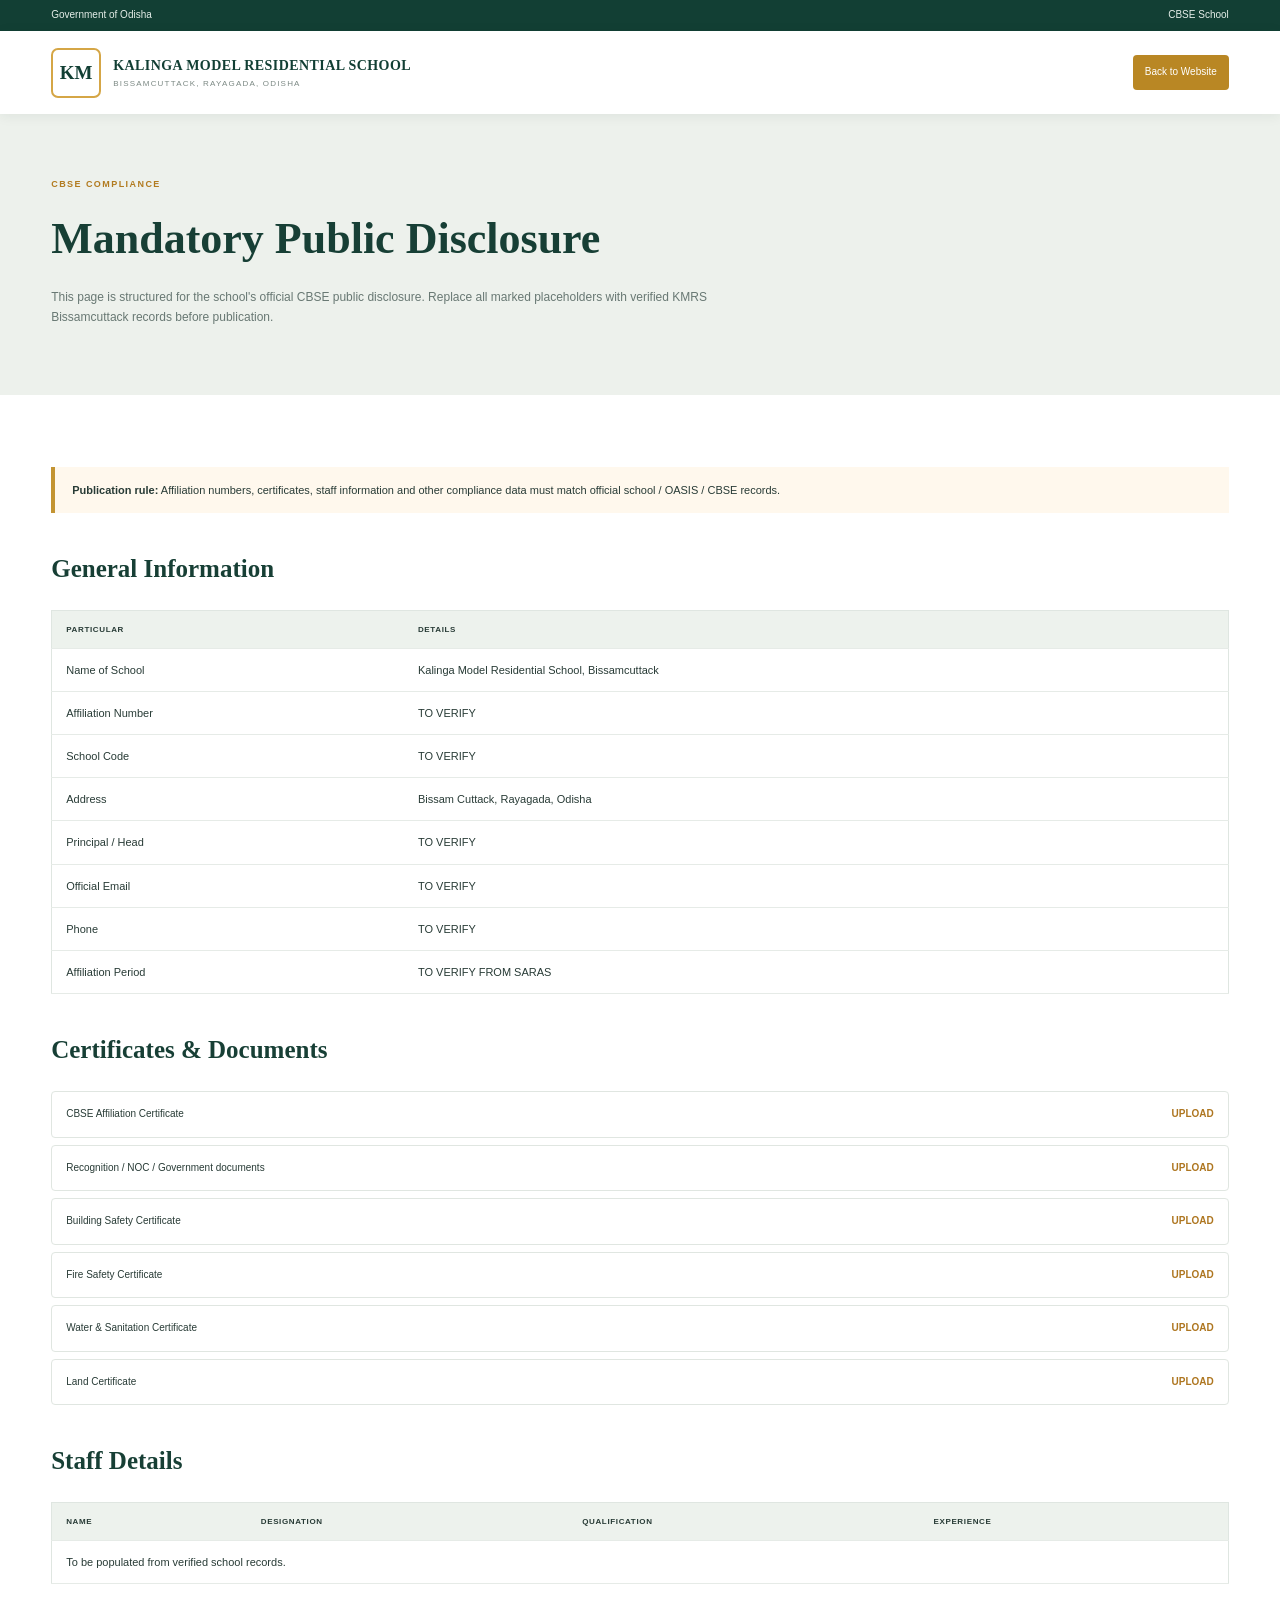
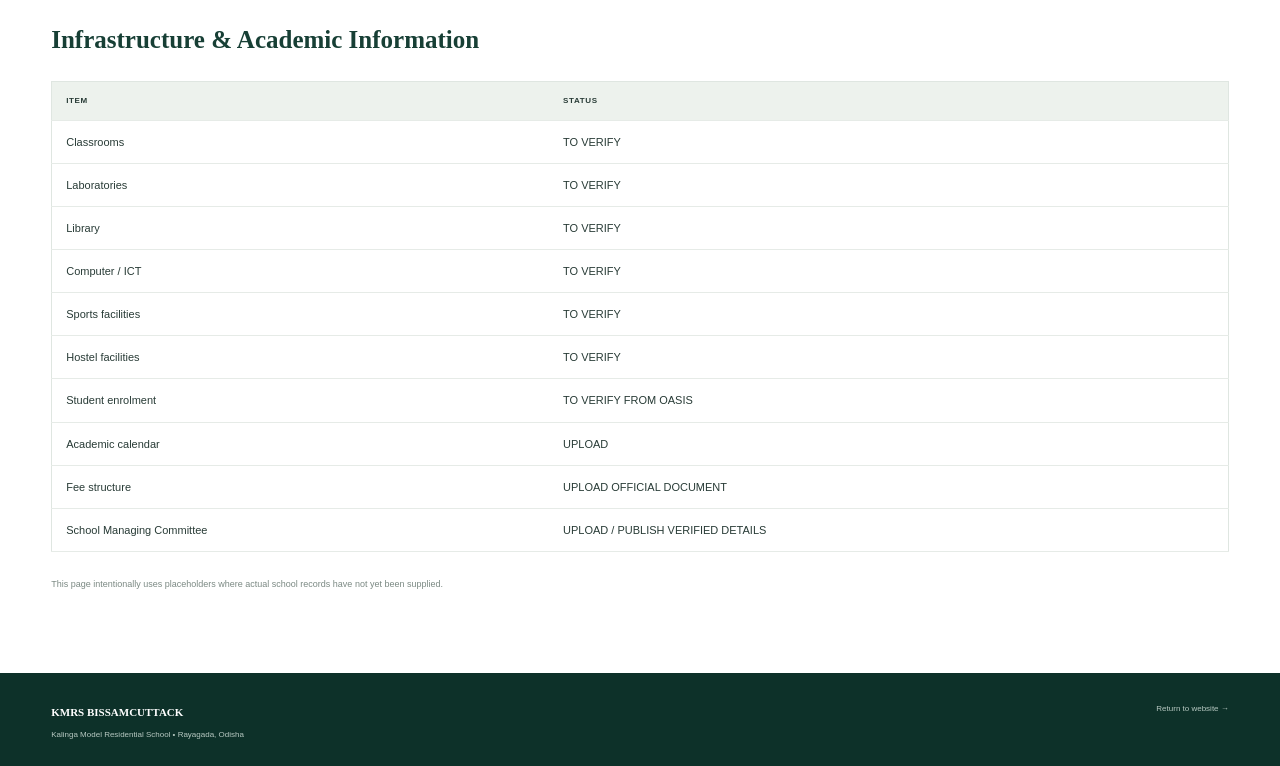
==== commit 185ed2cf: "Add files via upload" ====
--- a/disclosure.html
+++ b/disclosure.html
@@ -1,18 +1,12 @@
 <!doctype html><html lang="en"><head><meta charset="utf-8"><meta name="viewport" content="width=device-width,initial-scale=1"><title>Mandatory Public Disclosure | KMRS Bissamcuttack</title><link rel="stylesheet" href="assets/style.css"></head><body>
 <div class="govbar"><div class="wrap govinner"><span>Government of Odisha</span><span>CBSE School</span></div></div>
-<header class="header"><div class="wrap navrow"><a class="identity" href="index.html"><div class="crest">K</div><div><div class="school-name">KALINGA MODEL RESIDENTIAL SCHOOL</div><div class="place">BISSAMCUTTACK • RAYAGADA, ODISHA</div></div></a><nav class="nav"><a href="index.html">Home</a><a class="disclosure" href="index.html#disclosure">Back to Home</a></nav></div></header>
-<section class="innerhero"><div class="wrap"><span class="eyebrow">CBSE COMPLIANCE</span><h1>Mandatory Public Disclosure</h1><p>This page is structured for the school's official CBSE public disclosure. Information marked “TO VERIFY” must be replaced with the actual school record before publication.</p></div></section>
-<section class="section"><div class="wrap">
-<div class="warning"><b>Important:</b> Do not publish invented affiliation numbers, certificates, staff information or contact details. All fields must match the school's official records / OASIS / CBSE affiliation records.</div>
-<h2 class="subhead">A. General Information</h2>
-<table class="data"><tr><th>Particular</th><th>Details</th></tr><tr><td>Name of School</td><td>Kalinga Model Residential School, Bissamcuttack</td></tr><tr><td>Affiliation Number</td><td>TO VERIFY</td></tr><tr><td>School Code</td><td>TO VERIFY</td></tr><tr><td>Address</td><td>Bissam Cuttack, Rayagada, Odisha</td></tr><tr><td>Principal / Head</td><td>TO VERIFY</td></tr><tr><td>Official Email</td><td>TO VERIFY</td></tr><tr><td>Phone</td><td>TO VERIFY</td></tr><tr><td>Affiliation Period</td><td>TO VERIFY FROM SARAS</td></tr></table>
-<h2 class="subhead">B. Documents & Certificates</h2>
-<div class="documents"><div>CBSE Affiliation Certificate <b>UPLOAD</b></div><div>Recognition / NOC / Government documentation <b>UPLOAD</b></div><div>Building Safety Certificate <b>UPLOAD</b></div><div>Fire Safety Certificate <b>UPLOAD</b></div><div>Water & Sanitation Certificate <b>UPLOAD</b></div><div>Land Certificate <b>UPLOAD</b></div></div>
-<h2 class="subhead">C. Staff Details</h2>
-<table class="data"><tr><th>Name</th><th>Designation</th><th>Qualification</th><th>Experience</th></tr><tr><td colspan="4">To be populated from verified staff records.</td></tr></table>
-<h2 class="subhead">D. Infrastructure / Academic Information</h2>
-<table class="data"><tr><th>Item</th><th>Status</th></tr><tr><td>Classrooms</td><td>TO VERIFY</td></tr><tr><td>Laboratories</td><td>TO VERIFY</td></tr><tr><td>Library</td><td>TO VERIFY</td></tr><tr><td>Computer / ICT</td><td>TO VERIFY</td></tr><tr><td>Sports Facilities</td><td>TO VERIFY</td></tr><tr><td>Hostel Facilities</td><td>TO VERIFY</td></tr><tr><td>Student Enrolment</td><td>TO VERIFY FROM OASIS</td></tr><tr><td>Academic Calendar</td><td>UPLOAD</td></tr><tr><td>Fee Structure</td><td>UPLOAD OFFICIAL DOCUMENT</td></tr><tr><td>School Managing Committee</td><td>UPLOAD / PUBLISH VERIFIED DETAILS</td></tr></table>
-<p class="source">CBSE compliance fields should be checked against the latest applicable CBSE circulars and the school's current affiliation/OASIS records before publication.</p>
-</div></section>
-<footer class="footer"><div class="wrap footergrid"><div><b>KMRS BISSAMCUTTACK</b><small>Kalinga Model Residential School • Rayagada, Odisha</small></div><a href="index.html">Return to website →</a></div></footer>
+<header class="header"><div class="wrap header-main"><a class="brand" href="index.html"><div class="logo-box">KM</div><div><strong>KALINGA MODEL RESIDENTIAL SCHOOL</strong><span>BISSAMCUTTACK, RAYAGADA, ODISHA</span></div></a><a class="mpd" href="index.html">Back to Website</a></div></header>
+<section class="innerhero"><div class="wrap"><small>CBSE COMPLIANCE</small><h1>Mandatory Public Disclosure</h1><p>This page is structured for the school's official CBSE public disclosure. Replace all marked placeholders with verified KMRS Bissamcuttack records before publication.</p></div></section>
+<section class="section"><div class="wrap"><div class="warning"><b>Publication rule:</b> Affiliation numbers, certificates, staff information and other compliance data must match official school / OASIS / CBSE records.</div>
+<h2>General Information</h2><table class="data"><tr><th>Particular</th><th>Details</th></tr><tr><td>Name of School</td><td>Kalinga Model Residential School, Bissamcuttack</td></tr><tr><td>Affiliation Number</td><td>TO VERIFY</td></tr><tr><td>School Code</td><td>TO VERIFY</td></tr><tr><td>Address</td><td>Bissam Cuttack, Rayagada, Odisha</td></tr><tr><td>Principal / Head</td><td>TO VERIFY</td></tr><tr><td>Official Email</td><td>TO VERIFY</td></tr><tr><td>Phone</td><td>TO VERIFY</td></tr><tr><td>Affiliation Period</td><td>TO VERIFY FROM SARAS</td></tr></table>
+<h2>Certificates & Documents</h2><div class="documents"><div>CBSE Affiliation Certificate <b>UPLOAD</b></div><div>Recognition / NOC / Government documents <b>UPLOAD</b></div><div>Building Safety Certificate <b>UPLOAD</b></div><div>Fire Safety Certificate <b>UPLOAD</b></div><div>Water & Sanitation Certificate <b>UPLOAD</b></div><div>Land Certificate <b>UPLOAD</b></div></div>
+<h2>Staff Details</h2><table class="data"><tr><th>Name</th><th>Designation</th><th>Qualification</th><th>Experience</th></tr><tr><td colspan="4">To be populated from verified school records.</td></tr></table>
+<h2>Infrastructure & Academic Information</h2><table class="data"><tr><th>Item</th><th>Status</th></tr><tr><td>Classrooms</td><td>TO VERIFY</td></tr><tr><td>Laboratories</td><td>TO VERIFY</td></tr><tr><td>Library</td><td>TO VERIFY</td></tr><tr><td>Computer / ICT</td><td>TO VERIFY</td></tr><tr><td>Sports facilities</td><td>TO VERIFY</td></tr><tr><td>Hostel facilities</td><td>TO VERIFY</td></tr><tr><td>Student enrolment</td><td>TO VERIFY FROM OASIS</td></tr><tr><td>Academic calendar</td><td>UPLOAD</td></tr><tr><td>Fee structure</td><td>UPLOAD OFFICIAL DOCUMENT</td></tr><tr><td>School Managing Committee</td><td>UPLOAD / PUBLISH VERIFIED DETAILS</td></tr></table>
+<p class="source">This page intentionally uses placeholders where actual school records have not yet been supplied.</p></div></section>
+<footer class="footer"><div class="wrap footer-grid"><div><b>KMRS BISSAMCUTTACK</b><span>Kalinga Model Residential School • Rayagada, Odisha</span></div><a href="index.html">Return to website →</a></div></footer>
 </body></html>
--- a/assets/style.css
+++ b/assets/style.css
@@ -1 +1 @@
-*{box-sizing:border-box}html{scroll-behavior:smooth}body{margin:0;font-family:Inter,Arial,sans-serif;color:#253b36;background:#fff;line-height:1.6}a{color:inherit;text-decoration:none}.wrap{width:min(1180px,92%);margin:auto}.govbar{background:#123b33;color:#dce8e3;font-size:11px}.govinner{min-height:34px;display:flex;justify-content:space-between;align-items:center}.header{background:#fff;border-bottom:1px solid #e7ece9;position:sticky;top:0;z-index:30}.navrow{height:78px;display:flex;align-items:center;justify-content:space-between}.identity{display:flex;align-items:center;gap:12px}.crest{width:44px;height:44px;background:#c97635;color:#fff;border-radius:9px;display:grid;place-items:center;font-family:Manrope;font-size:22px;font-weight:800}.school-name{font-family:Manrope;font-size:15px;font-weight:800;letter-spacing:.04em;color:#153c34}.place{font-size:9px;color:#7a8984;letter-spacing:.13em;margin-top:2px}.nav{display:flex;gap:20px;align-items:center;font-size:12px;font-weight:700}.nav a:hover{color:#bd632d}.disclosure{background:#c97635;color:#fff!important;padding:10px 13px;border-radius:6px}.menu{display:none;border:0;background:none;font-size:25px}.hero{min-height:610px;background:linear-gradient(115deg,#153f36,#285b4e 60%,#4d735f);position:relative;overflow:hidden;color:#fff;display:flex;align-items:center}.hero:after{content:"";position:absolute;inset:0;background:radial-gradient(circle at 80% 25%,rgba(225,191,133,.28),transparent 25%),linear-gradient(90deg,rgba(8,31,27,.25),transparent 65%)}.hero-content{position:relative;z-index:2;padding:90px 0;max-width:760px}.hero-label,.eyebrow{font-size:10px;font-weight:800;letter-spacing:.16em}.hero-label{color:#f0bb89}.hero h1{font-family:Manrope;font-size:clamp(45px,6.5vw,76px);line-height:1.02;letter-spacing:-.04em;margin:15px 0}.hero h1 span{color:#f0bb89}.hero p{font-size:17px;color:#d5e2dd;max-width:660px}.hero-buttons{display:flex;gap:10px;margin-top:27px}.btn{display:inline-block;padding:12px 18px;border-radius:6px;font-size:12px;font-weight:800}.btn.primary{background:#c97635;color:#fff}.btn.light{background:#fff;color:#173e35}.hero-control{position:absolute;z-index:4;top:50%;transform:translateY(-50%);width:43px;height:43px;border:1px solid rgba(255,255,255,.35);border-radius:50%;display:grid;place-items:center;font-size:27px;cursor:pointer}.hero-control.left{left:3%}.hero-control.right{right:3%}.dots{position:absolute;z-index:5;bottom:28px;left:50%;transform:translateX(-50%);display:flex;gap:7px}.dot{width:8px;height:8px;border:0;border-radius:50%;background:rgba(255,255,255,.45);padding:0}.dot.active{width:24px;border-radius:5px;background:#fff}.quicklinks{background:#fff;border-bottom:1px solid #e6ebe8}.quickgrid{display:grid;grid-template-columns:repeat(4,1fr)}.quickgrid a{display:flex;align-items:center;gap:12px;padding:18px;border-right:1px solid #e7ebe8}.quickgrid a:last-child{border:0}.qicon{width:34px;height:34px;border-radius:8px;background:#edf3ee;color:#b9622d;display:grid;place-items:center;font-weight:800}.quickgrid b,.quickgrid small{display:block}.quickgrid b{font-size:12px}.quickgrid small{font-size:10px;color:#7b8984}.quickgrid strong{margin-left:auto;color:#c97635}.section{padding:78px 0}.news-section{background:#f6f7f4}.section-head{display:flex;justify-content:space-between;align-items:end;margin-bottom:30px}.eyebrow{color:#bd632d}.section h2,.innerhero h1{font-family:Manrope;color:#153d35;font-size:40px;line-height:1.1;margin:8px 0 0;letter-spacing:-.03em}.viewall,.textlink{font-size:12px;font-weight:800;color:#b85f2b}.news-grid{display:grid;grid-template-columns:1.05fr .95fr;gap:18px}.notice-feature{background:#fff;border:1px solid #e3e9e5;border-radius:10px;overflow:hidden}.notice-photo{height:230px;background:linear-gradient(135deg,#285b4e,#91a989);display:flex;align-items:end;padding:20px;color:#fff}.notice-photo span{font-size:10px;letter-spacing:.15em;font-weight:800}.notice-body{padding:24px}.meta{font-size:9px;color:#bd632d;font-weight:800;letter-spacing:.12em}.notice-body h3{font-family:Manrope;font-size:25px;margin:8px 0}.notice-body p{font-size:13px;color:#6f7d78}.notice-body a{font-size:12px;font-weight:800;color:#b85f2b}.news-list{display:grid;gap:9px}.news-list article{display:grid;grid-template-columns:65px 1fr 20px;gap:13px;align-items:center;background:#fff;border:1px solid #e3e9e5;border-radius:8px;padding:15px}.news-date{border-right:1px solid #e5eae7}.news-date b{display:block;font-family:Manrope;font-size:18px;color:#183e36}.news-date small{font-size:8px;color:#b85f2b;font-weight:800}.news-list h3{font-size:13px;margin:0}.news-list p{font-size:10px;color:#7a8782;margin:3px 0 0}.news-list span{color:#c97635}.about-grid{display:grid;grid-template-columns:1.05fr .95fr;gap:70px;align-items:center}.about h2 span{color:#c97635}.about p{color:#6d7c76;font-size:14px}.lead{font-size:18px!important;color:#425a53!important}.about-panel{border:1px solid #dfe7e2;border-radius:12px;padding:30px;background:#f2f5f1}.panel-title{font-size:10px;font-weight:800;letter-spacing:.14em;color:#b85f2b}.facts{display:grid;grid-template-columns:1fr 1fr;margin-top:20px}.facts div{padding:14px 0;border-top:1px solid #dce5df}.facts b,.facts span{display:block}.facts b{font-size:10px;text-transform:uppercase;letter-spacing:.08em}.facts span{font-size:13px;color:#6d7c76}.stats{background:#153e36;color:#fff}.statgrid{display:grid;grid-template-columns:repeat(4,1fr)}.statgrid div{padding:25px 18px;border-right:1px solid rgba(255,255,255,.14)}.statgrid div:last-child{border:0}.statgrid b{font-family:Manrope;font-size:27px;display:block}.statgrid span{font-size:10px;color:#bdcec7}.cards-section{background:#fff}.cards{display:grid;grid-template-columns:repeat(4,1fr);gap:15px}.info-card{border:1px solid #dfe7e2;border-radius:9px;padding:24px;background:#fff;transition:.2s}.info-card:hover{transform:translateY(-3px);box-shadow:0 10px 28px rgba(21,61,53,.08)}.number{color:#bd632d;font-size:10px;font-weight:800}.info-card h3{font-family:Manrope;font-size:21px;margin:22px 0 8px}.info-card p{font-size:12px;color:#71807a;min-height:58px}.info-card span{font-size:11px;font-weight:800;color:#b85f2b}.campus{background:#f3f5f1}.campus-grid{display:grid;grid-template-columns:1.15fr .85fr;gap:18px}.placeholder{height:420px;border-radius:10px;background:linear-gradient(135deg,#c9d9ca,#8ca68e);display:flex;flex-direction:column;align-items:center;justify-content:center;color:#36574d}.placeholder span{font-size:11px;font-weight:800;letter-spacing:.12em}.placeholder small{font-size:10px;margin-top:5px}.campus-side{display:grid;gap:9px}.campus-side div{background:#fff;border:1px solid #dfe7e2;border-radius:9px;padding:22px}.campus-side b{font-family:Manrope}.campus-side p{font-size:12px;color:#71807a;margin:5px 0 0}.admission{background:#e9f0e9}.admission-head{max-width:720px}.admission-head p{color:#687a73;font-size:14px}.exam-grid{display:grid;grid-template-columns:repeat(4,1fr);gap:10px;margin-top:28px}.exam-card{background:#fff;border:1px solid #dce6df;border-radius:9px;padding:22px}.exam-card span,.exam-card small{display:block;font-size:10px;color:#70817a}.exam-card b{font-family:Manrope;font-size:38px;color:#173e35;display:block}.exam-card.total{background:#153e36}.exam-card.total b,.exam-card.total span,.exam-card.total small{color:#fff}.admission-foot{margin-top:15px;background:#fff;padding:18px;border-radius:9px;display:flex;justify-content:space-between;align-items:center}.admission-foot b,.admission-foot span{display:block}.admission-foot b{font-size:11px}.admission-foot span{font-size:13px;color:#687a73}.disclosure-section{background:#fff}.disclosure-box{background:#153e36;color:#fff;border-radius:12px;padding:38px 42px;display:flex;justify-content:space-between;align-items:center;gap:30px}.disclosure-box h2{color:#fff;margin:8px 0}.disclosure-box p{color:#c4d2cc;font-size:13px;max-width:680px}.studentlife{background:#f6f7f4}.lifegrid{display:grid;grid-template-columns:repeat(4,1fr);gap:10px}.lifegrid div{background:#fff;border:1px solid #e1e7e3;padding:25px;border-radius:9px}.lifegrid span{color:#bd632d;font-size:10px;font-weight:800}.lifegrid b{display:block;font-family:Manrope;font-size:20px;margin-top:17px}.lifegrid p{font-size:11px;color:#71807a}.contact{background:#153e36;color:#fff}.contact-grid{display:grid;grid-template-columns:1fr 1fr;gap:60px}.contact h2{color:#fff}.contact p{color:#c5d4ce}.contact-note{border-left:2px solid #c97635;padding-left:22px}.footer{background:#092b25;color:#b3c3bd;padding:28px 0}.footergrid{display:flex;justify-content:space-between;gap:30px}.footergrid b{color:#fff}.footergrid small,.footergrid a{display:block;font-size:10px;margin-top:5px}.innerhero{background:#edf2ed;padding:60px 0}.innerhero h1{font-size:52px}.warning{background:#fff7ef;border-left:4px solid #c97635;padding:15px;margin-bottom:35px;font-size:12px}.subhead{font-family:Manrope;color:#173e36;font-size:26px;margin:42px 0 15px}.data{width:100%;border-collapse:collapse;background:#fff;border:1px solid #dfe7e2}.data th,.data td{text-align:left;padding:13px 15px;border-bottom:1px solid #e5ebe7;font-size:12px}.data th{background:#eef3ef;font-size:10px;text-transform:uppercase}.documents{display:grid;gap:8px}.documents div{background:#fff;border:1px solid #dfe7e2;padding:15px;border-radius:7px;font-size:12px}.documents b{float:right;color:#bd632d}.source{font-size:10px;color:#7b8984;margin-top:30px}@media(max-width:900px){.nav{display:none;position:absolute;left:4%;right:4%;top:75px;background:#fff;padding:15px;flex-direction:column;align-items:stretch;border:1px solid #e0e6e2}.nav.open{display:flex}.menu{display:block}.quickgrid,.cards,.lifegrid,.statgrid{grid-template-columns:1fr 1fr}.news-grid,.about-grid,.campus-grid,.contact-grid{grid-template-columns:1fr}.hero{min-height:560px}.exam-grid{grid-template-columns:1fr 1fr}}@media(max-width:600px){.govinner span:nth-child(2){display:none}.school-name{font-size:12px}.place{font-size:8px}.hero-control{display:none}.quickgrid,.cards,.lifegrid,.statgrid,.exam-grid{grid-template-columns:1fr}.quickgrid a{border-right:0;border-bottom:1px solid #e7ebe8}.section{padding:55px 0}.section h2,.innerhero h1{font-size:34px}.section-head{align-items:start;gap:15px;flex-direction:column}.admission-foot,.disclosure-box{align-items:flex-start;flex-direction:column}.hero-content{padding:70px 0}.hero h1{font-size:46px}.footergrid{flex-direction:column}}
+*{box-sizing:border-box}html{scroll-behavior:smooth}body{margin:0;font-family:Poppins,Arial,sans-serif;color:#283b36;background:#fff;line-height:1.65}a{text-decoration:none;color:inherit}.wrap{width:min(1180px,92%);margin:auto}.govbar{background:#123f34;color:#e5eee9;font-size:10px}.govinner{height:31px;display:flex;justify-content:space-between;align-items:center}.utility{background:#f1f3ef;border-bottom:1px solid #e2e7e2}.utility-inner{height:31px;display:flex;justify-content:space-between;align-items:center;font-size:9px;color:#687873}.utility a{margin-left:20px}.header{background:#fff;box-shadow:0 2px 12px rgba(25,50,43,.07);position:sticky;top:0;z-index:50}.header-main{height:83px;display:flex;align-items:center;justify-content:space-between}.brand{display:flex;align-items:center;gap:12px}.logo-box{width:50px;height:50px;border:2px solid #d5a646;border-radius:7px;display:grid;place-items:center;color:#123f34;font-weight:800;font-family:Merriweather;font-size:19px}.brand strong{display:block;font-family:Merriweather;font-size:14px;letter-spacing:.03em;color:#123f34}.brand span{display:block;font-size:8px;letter-spacing:.15em;color:#7c8984}.nav{display:flex;gap:19px;align-items:center;font-size:11px;font-weight:600}.nav a:hover{color:#b37a1b}.mpd{background:#b98724!important;color:#fff!important;padding:9px 12px;border-radius:4px;font-size:10px}.menu{display:none;border:0;background:none;font-size:25px}.ticker{background:#b98724;color:#fff;font-size:10px}.ticker-inner{height:35px;display:flex;align-items:center;gap:12px}.ticker b{background:#8e671c;padding:4px 7px;border-radius:3px;font-size:8px;letter-spacing:.08em}.ticker-text{flex:1;white-space:nowrap;overflow:hidden;text-overflow:ellipsis}.ticker a{font-weight:700}.hero{height:555px;position:relative;overflow:hidden;background:#173f35}.slide{position:absolute;inset:0;opacity:0;visibility:hidden;transition:opacity .5s}.slide.active{opacity:1;visibility:visible}.hero-bg{position:absolute;inset:0}.hero-bg:after{content:"";position:absolute;inset:0;background:linear-gradient(90deg,rgba(9,37,31,.88),rgba(9,37,31,.45) 55%,rgba(9,37,31,.2))}.hero-bg-1{background:linear-gradient(135deg,#47715d,#173f35 55%,#6f7d56)}.hero-bg-2{background:linear-gradient(135deg,#345b55,#163e35 50%,#8b754f)}.hero-bg-3{background:linear-gradient(135deg,#5d755d,#1b453a 50%,#8a6e45)}.hero-content{position:relative;z-index:2;color:#fff;padding-top:120px}.hero-kicker{font-size:10px;letter-spacing:.18em;color:#e2bd72;font-weight:700}.hero h1{font-family:Merriweather;font-size:52px;line-height:1.18;margin:13px 0 14px;font-weight:700}.hero h1 span{color:#e3bf72}.hero p{font-size:15px;color:#d8e2dd;max-width:640px}.hero-buttons{display:flex;gap:10px;margin-top:24px}.btn{display:inline-block;padding:11px 17px;border-radius:4px;font-size:11px;font-weight:700}.gold{background:#c39432;color:#fff}.outline{border:1px solid rgba(255,255,255,.55);color:#fff}.arrow{position:absolute;z-index:5;top:50%;transform:translateY(-50%);width:38px;height:38px;border-radius:50%;border:1px solid rgba(255,255,255,.5);background:rgba(0,0,0,.12);color:#fff;font-size:25px}.prev{left:3%}.next{right:3%}.slide-dots{position:absolute;z-index:5;bottom:24px;left:50%;transform:translateX(-50%);display:flex;gap:6px}.slide-dots button{width:8px;height:8px;border:0;border-radius:50%;background:rgba(255,255,255,.45)}.slide-dots button.active{width:22px;border-radius:5px;background:#e4c37d}.quick{background:#fff;box-shadow:0 4px 18px rgba(20,45,37,.08);position:relative;z-index:3}.quick-grid{display:grid;grid-template-columns:repeat(4,1fr)}.quick-grid a{display:flex;align-items:center;gap:10px;padding:17px 15px;border-right:1px solid #e7ebe7}.quick-grid a:last-child{border:0}.qi{width:34px;height:34px;border-radius:4px;background:#f0f2ed;color:#ae7c21;display:grid;place-items:center;font-weight:800}.quick-grid b,.quick-grid small{display:block}.quick-grid b{font-size:10px}.quick-grid small{font-size:8px;color:#7a8983}.quick-grid>a>span:last-child{margin-left:auto;color:#b98724}.section{padding:72px 0}.section-title small{color:#b98724;font-size:9px;font-weight:800;letter-spacing:.17em}.section-title h2{font-family:Merriweather;color:#153e34;font-size:35px;line-height:1.2;margin:7px 0 0}.section-title em{font-style:normal;color:#b98724}.section-head{display:flex;justify-content:space-between;align-items:end;margin-bottom:27px}.viewall,.readmore{color:#ae7620;font-size:10px;font-weight:800}.welcome{background:#fff}.welcome-grid{display:grid;grid-template-columns:1fr 1fr;gap:65px;align-items:center}.welcome-image{position:relative}.photo-placeholder{height:340px;border-radius:5px;background:linear-gradient(135deg,#d1dfd1,#7e9d83);display:flex;align-items:center;justify-content:center;flex-direction:column;color:#36564b}.photo-placeholder span,.portrait-placeholder span{font-size:10px;font-weight:800;letter-spacing:.13em}.photo-placeholder small,.portrait-placeholder small{font-size:9px}.image-caption{background:#123f34;color:#fff;display:inline-block;padding:12px 18px;position:absolute;left:22px;bottom:-18px;font-size:9px;line-height:1.4}.image-caption b{font-size:11px;color:#e2bd72}.welcome-copy{padding-left:10px}.welcome-copy p{font-size:13px;color:#6d7d77}.welcome-copy .lead{font-size:16px;color:#4d625a}.readmore{display:inline-block;margin-top:12px}.readmore span{margin-left:7px}.numbers{background:#173f35;color:#fff}.number-grid{display:grid;grid-template-columns:repeat(5,1fr)}.number-grid div{padding:23px 16px;text-align:center;border-right:1px solid rgba(255,255,255,.14)}.number-grid div:last-child{border:0}.number-grid strong{display:block;font-family:Merriweather;font-size:24px;color:#e2bd72}.number-grid span{font-size:8px;color:#c2d0ca}.notices-section{background:#f6f7f3}.notice-grid{display:grid;grid-template-columns:1.1fr .9fr;gap:18px}.notice-panel,.calendar-panel{background:#fff;border:1px solid #e2e7e3;border-radius:5px;overflow:hidden}.panel-head{height:52px;padding:0 18px;display:flex;align-items:center;justify-content:space-between;border-bottom:1px solid #e5e9e5}.panel-head b{font-family:Merriweather;font-size:14px;color:#173f35}.panel-head span{font-size:8px;color:#ae7620;text-transform:uppercase;font-weight:800}.notice-item{display:grid;grid-template-columns:45px 1fr 20px;gap:12px;align-items:center;padding:15px 17px;border-bottom:1px solid #edf0ed}.notice-item:last-child{border:0}.nicon{width:40px;height:35px;background:#f0f3ee;border-radius:4px;display:grid;place-items:center;font-size:8px;color:#ad7920;font-weight:800}.notice-item b{display:block;font-size:11px}.notice-item small{display:block;font-size:9px;color:#788781}.notice-item>a{color:#b27b20}.event-card{display:flex;gap:14px;padding:16px 18px;border-bottom:1px solid #edf0ed}.event-card:last-child{border:0}.event-date{width:45px;height:45px;border:1px solid #d9e1dc;border-radius:4px;display:grid;place-items:center;align-content:center}.event-date b{font-family:Merriweather;color:#173f35;font-size:15px}.event-date span{font-size:6px;color:#b27b20;font-weight:800}.event-card>b,.event-card div:nth-child(2)>b{font-size:11px}.event-card p{margin:3px 0;font-size:9px;color:#7a8883}.principal{background:#fff}.principal-grid{display:grid;grid-template-columns:.65fr 1.35fr;gap:55px;align-items:center;max-width:950px}.portrait-placeholder{height:330px;background:linear-gradient(145deg,#dbe4da,#9aae98);display:flex;flex-direction:column;align-items:center;justify-content:center;color:#4c655b;border-radius:5px}.principal .quote{font-family:Merriweather;font-size:16px;line-height:1.7;color:#52665e}.principal-name{margin:18px 0}.principal-name b,.principal-name span{display:block}.principal-name b{font-size:10px;color:#173f35}.principal-name span{font-size:9px;color:#8a9691}.academics{background:#f5f6f2}.academic-grid{display:grid;grid-template-columns:repeat(4,1fr);gap:12px}.academic-grid>div{background:#fff;border:1px solid #e0e6e1;padding:23px;border-radius:5px}.ac-icon{font-family:Merriweather;color:#b27b20;font-size:12px}.academic-grid h3{font-family:Merriweather;font-size:17px;color:#173f35}.academic-grid p{font-size:10px;color:#71807a;min-height:52px}.academic-grid a{font-size:9px;font-weight:800;color:#ae7620}.activities{background:#fff}.activity-grid{display:grid;grid-template-columns:repeat(4,1fr);gap:13px}.activity-grid article{border:1px solid #e1e6e2;background:#fff;border-radius:5px;overflow:hidden}.activity-photo{height:180px;display:flex;align-items:end;padding:14px;color:#fff;position:relative}.activity-photo:after{content:"";position:absolute;inset:0;background:linear-gradient(transparent 45%,rgba(0,0,0,.48))}.activity-photo span{position:relative;z-index:1;font-size:8px;letter-spacing:.15em;font-weight:800}.p1{background:linear-gradient(135deg,#557d61,#183f35)}.p2{background:linear-gradient(135deg,#b48a4a,#5c4130)}.p3{background:linear-gradient(135deg,#5d7c84,#243f4a)}.p4{background:linear-gradient(135deg,#7c8661,#3b5039)}.activity-copy{padding:15px}.activity-copy h3{font-family:Merriweather;font-size:16px;margin:0;color:#173f35}.activity-copy p{font-size:9px;color:#75837e}.gallery-section{background:#f5f6f2}.gallery-grid{display:grid;grid-template-columns:2fr 1fr 1fr;grid-auto-rows:155px;gap:10px}.gallery-photo{background:#9db29e;display:flex;align-items:end;padding:14px;position:relative;overflow:hidden}.gallery-photo:after{content:"";position:absolute;inset:0;background:linear-gradient(transparent 40%,rgba(0,0,0,.5))}.gallery-photo span{position:relative;z-index:2;color:#fff;font-size:10px;font-weight:700}.g1{grid-row:span 2;background:linear-gradient(145deg,#597b64,#24483d)}.g2{background:linear-gradient(145deg,#9e8c64,#5c513b)}.g3{background:linear-gradient(145deg,#6f9090,#334e52)}.g4{background:linear-gradient(145deg,#a66d4c,#58382d)}.g5{background:linear-gradient(145deg,#7c986e,#405b43)}.g6{background:linear-gradient(145deg,#788ca1,#384c62)}.admission{background:#173f35;color:#fff}.admission-box{display:grid;grid-template-columns:.8fr 1.2fr;gap:50px;align-items:center}.admission .section-title h2{color:#fff}.admission-copy p{font-size:12px;color:#c7d5cf}.marks{display:grid;grid-template-columns:repeat(4,1fr);gap:9px}.marks div{background:#fff;color:#173f35;border-radius:4px;padding:20px 10px;text-align:center}.marks b{font-family:Merriweather;font-size:28px;display:block}.marks span{font-size:8px;color:#6d7d77}.marks .total{background:#c39432;color:#fff}.marks .total span{color:#fff}.facilities{background:#fff}.center{text-align:center}.facility-grid{display:grid;grid-template-columns:repeat(8,1fr);gap:8px;margin-top:30px}.facility-grid div{border:1px solid #e1e7e2;border-radius:4px;padding:18px 7px;text-align:center}.facility-grid span{display:block;color:#b27b20;font-size:20px}.facility-grid b{display:block;font-size:8px;margin-top:8px}.downloads{background:#f5f6f2}.download-grid{display:grid;grid-template-columns:1fr 1fr;gap:8px}.download-grid a{background:#fff;border:1px solid #e0e6e1;padding:17px;display:grid;grid-template-columns:1fr auto;gap:3px}.download-grid b{font-size:11px}.download-grid span{font-size:8px;color:#7a8983}.download-grid strong{grid-row:span 2;align-self:center;color:#b27b20}.disclosure-banner{padding-top:35px;padding-bottom:35px}.disclosure-inner{background:#173f35;color:#fff;border-radius:5px;padding:28px 32px;display:flex;justify-content:space-between;align-items:center}.disclosure-inner small{font-size:8px;color:#e2bd72;font-weight:800;letter-spacing:.15em}.disclosure-inner h2{font-family:Merriweather;font-size:25px;margin:5px 0}.disclosure-inner p{font-size:10px;color:#c6d5cf;margin:0}.contact{background:#fff;border-top:1px solid #e6ebe7}.contact-grid{display:grid;grid-template-columns:1fr .6fr;gap:70px}.contact p{font-size:12px;color:#687873}.muted{color:#89958f!important}.contact-card{border-left:2px solid #c39432;padding-left:22px}.contact-card b{display:block;font-family:Merriweather;margin-bottom:12px}.contact-card a{display:block;font-size:10px;color:#ad7620;margin:8px 0}.footer{background:#0d3129;color:#b8c9c2;padding:25px 0}.footer-grid{display:flex;justify-content:space-between}.footer b{color:#fff;font-family:Merriweather;font-size:11px}.footer span,.footer a{display:block;font-size:8px;margin-top:4px}.innerhero{background:#edf1ec;padding:55px 0}.innerhero small{color:#b27b20;font-size:9px;font-weight:800;letter-spacing:.16em}.innerhero h1{font-family:Merriweather;font-size:44px;color:#173f35;margin:8px 0}.innerhero p{font-size:12px;color:#687873;max-width:700px}.warning{background:#fff8ed;border-left:4px solid #c39432;padding:14px 17px;font-size:11px;margin-bottom:30px}.innerhero+.section h2{font-family:Merriweather;color:#173f35;font-size:25px;margin-top:35px}.data{width:100%;border-collapse:collapse;background:#fff;border:1px solid #dfe6e1}.data th,.data td{text-align:left;padding:12px 14px;border-bottom:1px solid #e6ebe7;font-size:11px}.data th{background:#edf2ed;text-transform:uppercase;font-size:8px;letter-spacing:.08em}.documents{display:grid;gap:7px}.documents div{background:#fff;border:1px solid #e0e6e1;padding:14px;border-radius:4px;font-size:10px}.documents b{float:right;color:#ae7620}.source{font-size:9px;color:#7b8983;margin-top:25px}@media(max-width:950px){.nav{display:none;position:absolute;left:4%;right:4%;top:83px;background:#fff;padding:15px;flex-direction:column;align-items:stretch;border:1px solid #dfe6e1;box-shadow:0 10px 30px rgba(0,0,0,.1)}.nav.open{display:flex}.menu{display:block}.quick-grid,.academic-grid,.activity-grid,.number-grid{grid-template-columns:1fr 1fr}.welcome-grid,.notice-grid,.principal-grid,.admission-box,.contact-grid{grid-template-columns:1fr}.facility-grid{grid-template-columns:repeat(4,1fr)}.gallery-grid{grid-template-columns:1fr 1fr}.g1{grid-row:span 1}.hero{height:530px}.hero h1{font-size:46px}}@media(max-width:600px){.govinner span:nth-child(2),.utility-inner>span{display:none}.utility-inner{justify-content:center}.brand strong{font-size:11px}.brand span{font-size:7px}.quick-grid,.academic-grid,.activity-grid,.number-grid,.marks,.facility-grid,.download-grid{grid-template-columns:1fr}.quick-grid a{border-right:0;border-bottom:1px solid #e7ebe7}.section{padding:55px 0}.section-title h2{font-size:29px}.hero{height:520px}.hero-content{padding-top:95px}.hero h1{font-size:39px}.arrow{display:none}.gallery-grid{grid-template-columns:1fr;grid-auto-rows:180px}.disclosure-inner{flex-direction:column;align-items:flex-start}.footer-grid{flex-direction:column}}
